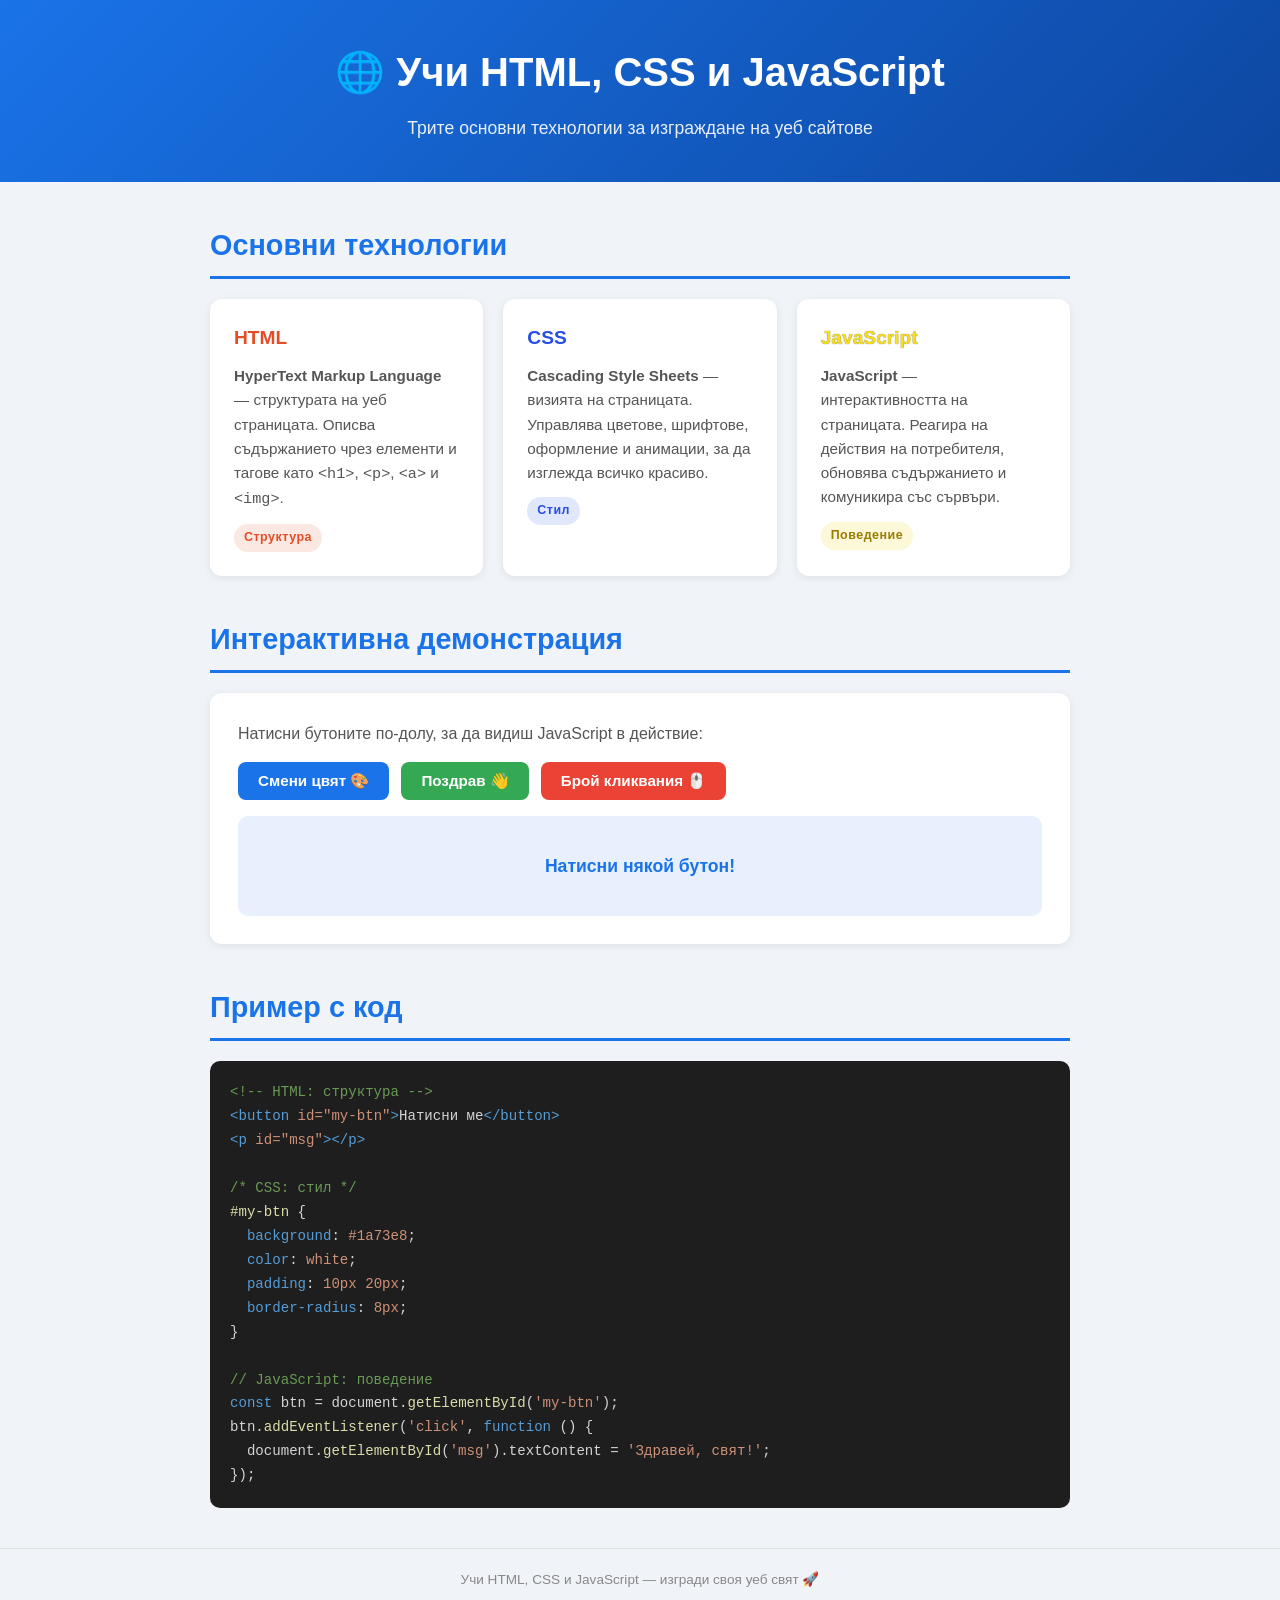
==== index.html @ 66310126 "Add HTML/CSS/JavaScript learning page Co-authored-by: GoliamPraz <215408012+GoliamPraz@users.noreply" ====
<!DOCTYPE html>
<html lang="bg">
<head>
  <meta charset="UTF-8" />
  <meta name="viewport" content="width=device-width, initial-scale=1.0" />
  <title>Учи HTML, CSS и JavaScript</title>
  <link rel="stylesheet" href="styles.css" />
</head>
<body>

  <header>
    <h1>🌐 Учи HTML, CSS и JavaScript</h1>
    <p>Трите основни технологии за изграждане на уеб сайтове</p>
  </header>

  <main>

    <!-- Technology cards -->
    <h2 class="section-title">Основни технологии</h2>
    <div class="cards">

      <div class="card html">
        <h3>HTML</h3>
        <p>
          <strong>HyperText Markup Language</strong> — структурата на уеб страницата.
          Описва съдържанието чрез елементи и тагове като
          <code>&lt;h1&gt;</code>, <code>&lt;p&gt;</code>, <code>&lt;a&gt;</code> и <code>&lt;img&gt;</code>.
        </p>
        <span class="tag">Структура</span>
      </div>

      <div class="card css">
        <h3>CSS</h3>
        <p>
          <strong>Cascading Style Sheets</strong> — визията на страницата.
          Управлява цветове, шрифтове, оформление и анимации,
          за да изглежда всичко красиво.
        </p>
        <span class="tag">Стил</span>
      </div>

      <div class="card js">
        <h3>JavaScript</h3>
        <p>
          <strong>JavaScript</strong> — интерактивността на страницата.
          Реагира на действия на потребителя, обновява съдържанието
          и комуникира със сървъри.
        </p>
        <span class="tag">Поведение</span>
      </div>

    </div>

    <!-- Interactive demo -->
    <h2 class="section-title">Интерактивна демонстрация</h2>
    <div class="demo">
      <p>Натисни бутоните по-долу, за да видиш JavaScript в действие:</p>
      <div class="demo-controls">
        <button id="btn-color">Смени цвят 🎨</button>
        <button id="btn-alert">Поздрав 👋</button>
        <button id="btn-count">Брой кликвания 🖱️</button>
      </div>
      <div id="demo-box">Натисни някой бутон!</div>
    </div>

    <!-- Code example -->
    <h2 class="section-title">Пример с код</h2>
    <pre><code><span class="cm">&lt;!-- HTML: структура --&gt;</span>
<span class="kw">&lt;button</span> <span class="str">id="my-btn"</span><span class="kw">&gt;</span>Натисни ме<span class="kw">&lt;/button&gt;</span>
<span class="kw">&lt;p</span> <span class="str">id="msg"</span><span class="kw">&gt;&lt;/p&gt;</span>

<span class="cm">/* CSS: стил */</span>
<span class="fn">#my-btn</span> {
  <span class="kw">background</span>: <span class="str">#1a73e8</span>;
  <span class="kw">color</span>: <span class="str">white</span>;
  <span class="kw">padding</span>: <span class="str">10px 20px</span>;
  <span class="kw">border-radius</span>: <span class="str">8px</span>;
}

<span class="cm">// JavaScript: поведение</span>
<span class="kw">const</span> btn = document.<span class="fn">getElementById</span>(<span class="str">'my-btn'</span>);
btn.<span class="fn">addEventListener</span>(<span class="str">'click'</span>, <span class="kw">function</span> () {
  document.<span class="fn">getElementById</span>(<span class="str">'msg'</span>).textContent = <span class="str">'Здравей, свят!'</span>;
});</code></pre>

  </main>

  <footer>
    <p>Учи HTML, CSS и JavaScript — изгради своя уеб свят 🚀</p>
  </footer>

  <script src="script.js"></script>
</body>
</html>
---- styles.css ----
* {
  box-sizing: border-box;
  margin: 0;
  padding: 0;
}

body {
  font-family: 'Segoe UI', Tahoma, Geneva, Verdana, sans-serif;
  background: #f0f4f8;
  color: #333;
  line-height: 1.6;
}

header {
  background: linear-gradient(135deg, #1a73e8, #0d47a1);
  color: white;
  text-align: center;
  padding: 40px 20px;
}

header h1 {
  font-size: 2.5rem;
  margin-bottom: 10px;
}

header p {
  font-size: 1.1rem;
  opacity: 0.9;
}

main {
  max-width: 900px;
  margin: 40px auto;
  padding: 0 20px;
}

.section-title {
  font-size: 1.8rem;
  margin-bottom: 20px;
  padding-bottom: 8px;
  border-bottom: 3px solid #1a73e8;
  color: #1a73e8;
}

.cards {
  display: grid;
  grid-template-columns: repeat(auto-fit, minmax(260px, 1fr));
  gap: 20px;
  margin-bottom: 40px;
}

.card {
  background: white;
  border-radius: 12px;
  padding: 24px;
  box-shadow: 0 2px 8px rgba(0, 0, 0, 0.08);
  transition: transform 0.2s, box-shadow 0.2s;
}

.card:hover {
  transform: translateY(-4px);
  box-shadow: 0 6px 16px rgba(0, 0, 0, 0.12);
}

.card h3 {
  font-size: 1.2rem;
  margin-bottom: 10px;
}

.card.html h3 { color: #e44d26; }
.card.css  h3 { color: #264de4; }
.card.js   h3 { color: #f7df1e; text-shadow: 0 0 1px #555; }

.card p {
  font-size: 0.95rem;
  color: #555;
}

.card .tag {
  display: inline-block;
  margin-top: 12px;
  padding: 4px 10px;
  border-radius: 20px;
  font-size: 0.78rem;
  font-weight: 600;
  letter-spacing: 0.5px;
}

.card.html .tag { background: #fce8e2; color: #e44d26; }
.card.css  .tag { background: #e2e8fc; color: #264de4; }
.card.js   .tag { background: #fdf8d8; color: #9a7c00; }

/* Interactive demo */
.demo {
  background: white;
  border-radius: 12px;
  padding: 28px;
  box-shadow: 0 2px 8px rgba(0, 0, 0, 0.08);
  margin-bottom: 40px;
}

.demo p {
  margin-bottom: 16px;
  color: #555;
}

.demo-controls {
  display: flex;
  flex-wrap: wrap;
  gap: 12px;
  margin-bottom: 16px;
}

.demo-controls button {
  padding: 10px 20px;
  border: none;
  border-radius: 8px;
  cursor: pointer;
  font-size: 0.95rem;
  font-weight: 600;
  transition: opacity 0.2s, transform 0.1s;
}

.demo-controls button:active {
  transform: scale(0.96);
}

#btn-color  { background: #1a73e8; color: white; }
#btn-alert  { background: #34a853; color: white; }
#btn-count  { background: #ea4335; color: white; }

.demo-controls button:hover { opacity: 0.88; }

#demo-box {
  width: 100%;
  height: 100px;
  border-radius: 10px;
  background: #e8f0fe;
  display: flex;
  align-items: center;
  justify-content: center;
  font-size: 1.1rem;
  font-weight: 600;
  color: #1a73e8;
  transition: background 0.4s, color 0.4s;
}

/* Code snippet */
pre {
  background: #1e1e1e;
  color: #d4d4d4;
  border-radius: 10px;
  padding: 20px;
  overflow-x: auto;
  font-size: 0.88rem;
  line-height: 1.7;
  margin-bottom: 40px;
}

.kw  { color: #569cd6; }
.str { color: #ce9178; }
.fn  { color: #dcdcaa; }
.cm  { color: #6a9955; }

footer {
  text-align: center;
  padding: 20px;
  font-size: 0.85rem;
  color: #888;
  border-top: 1px solid #ddd;
}
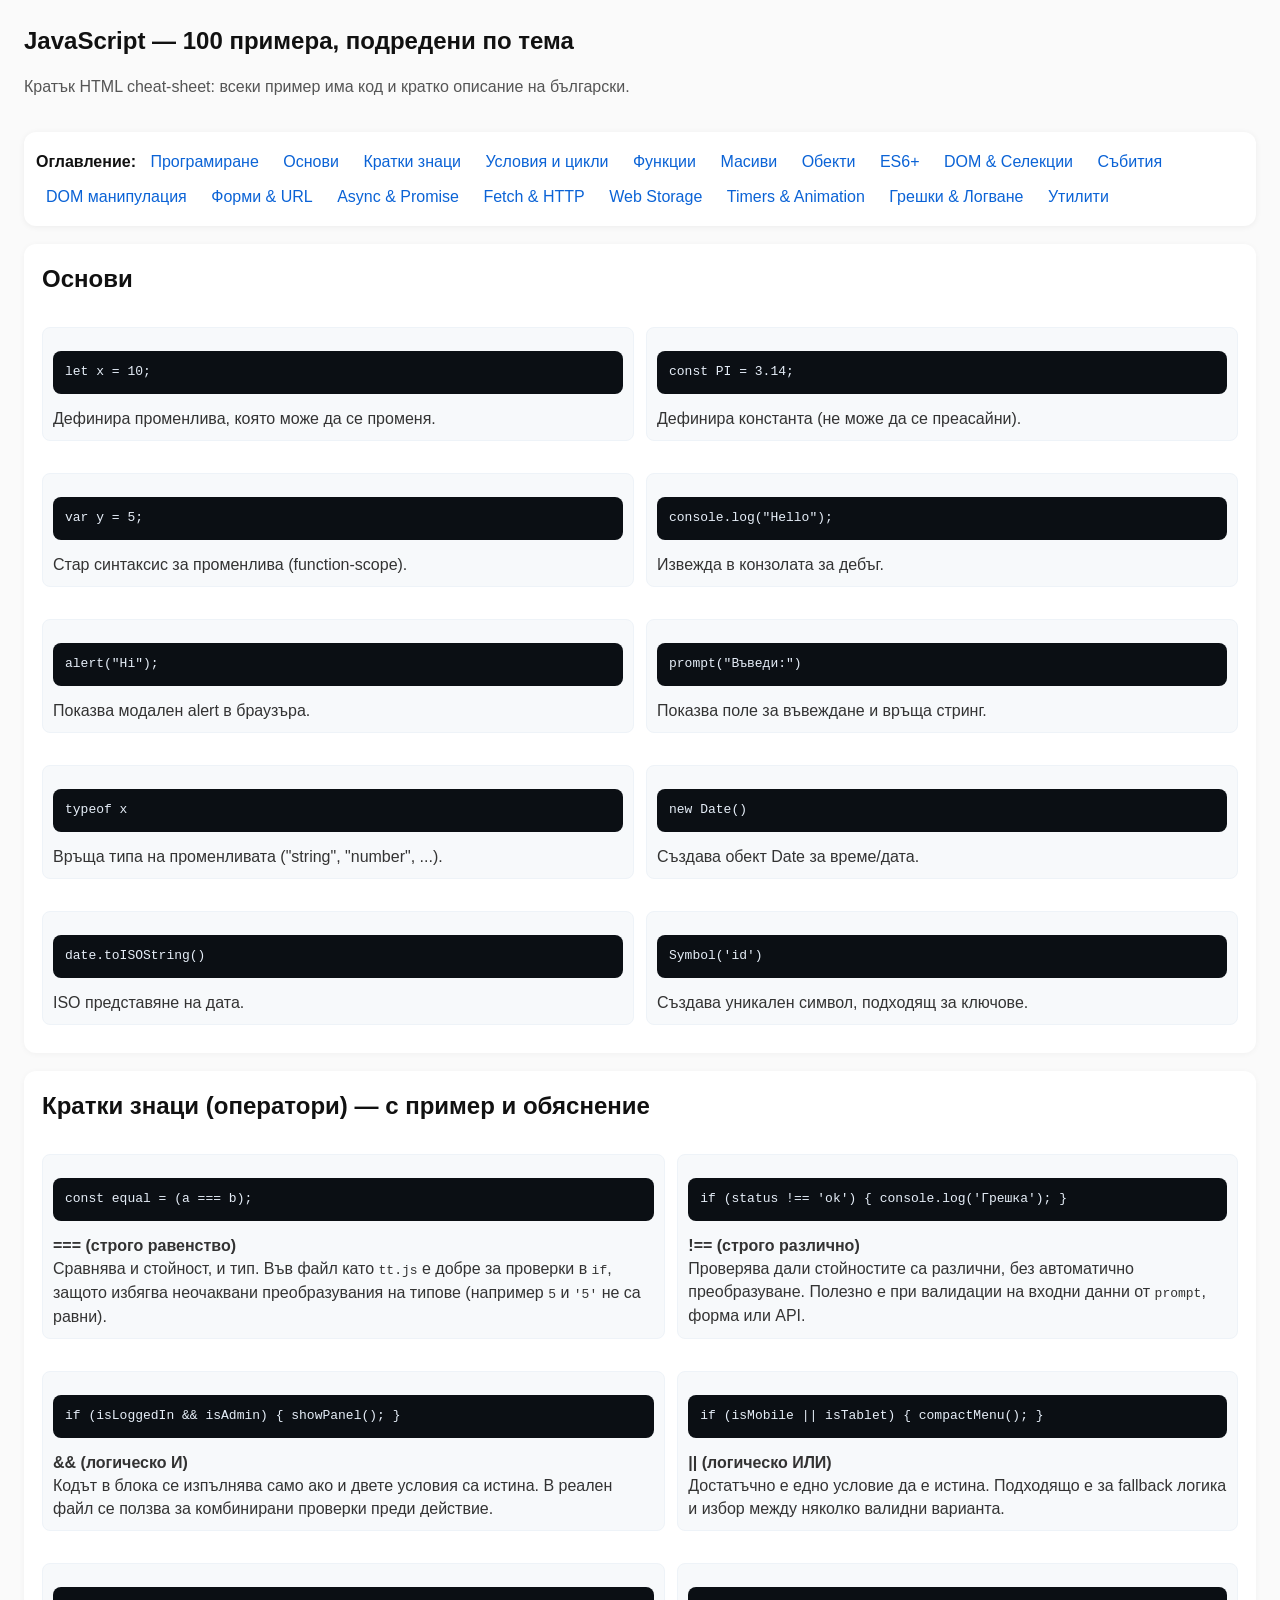
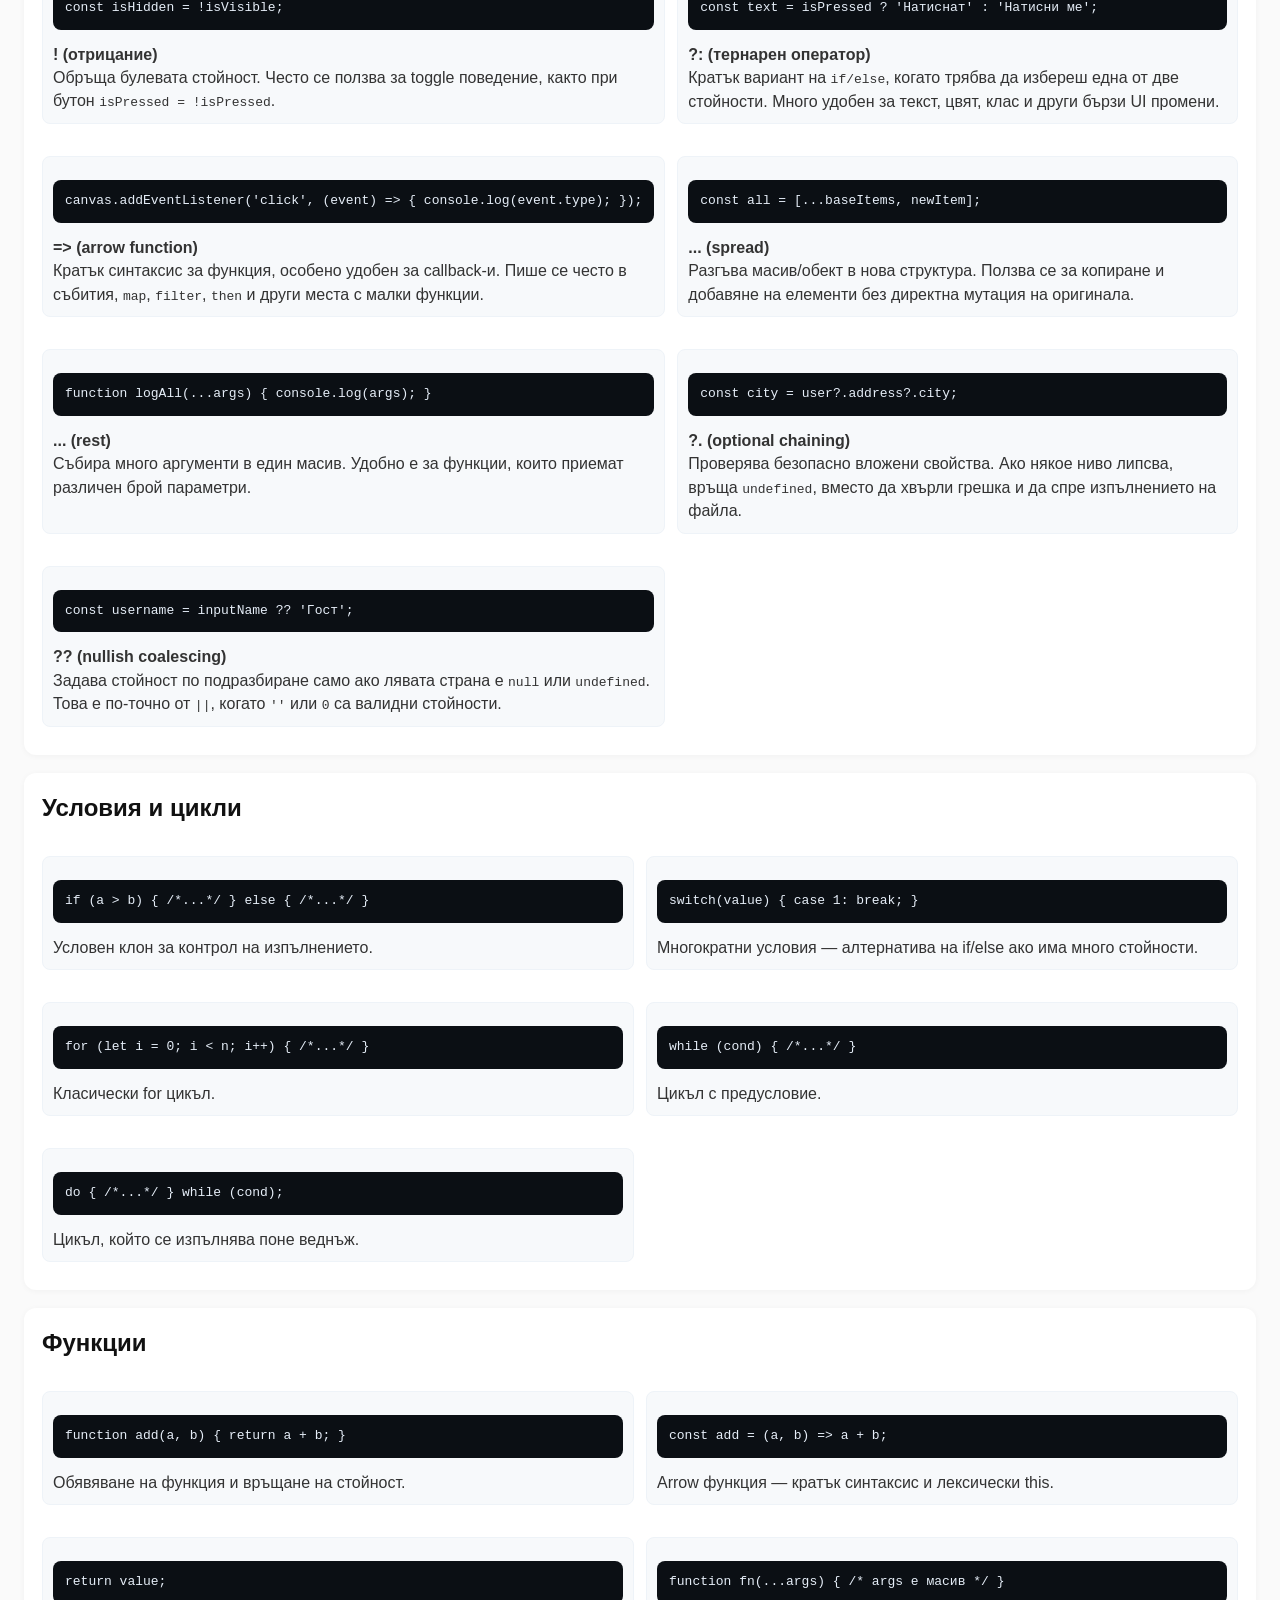
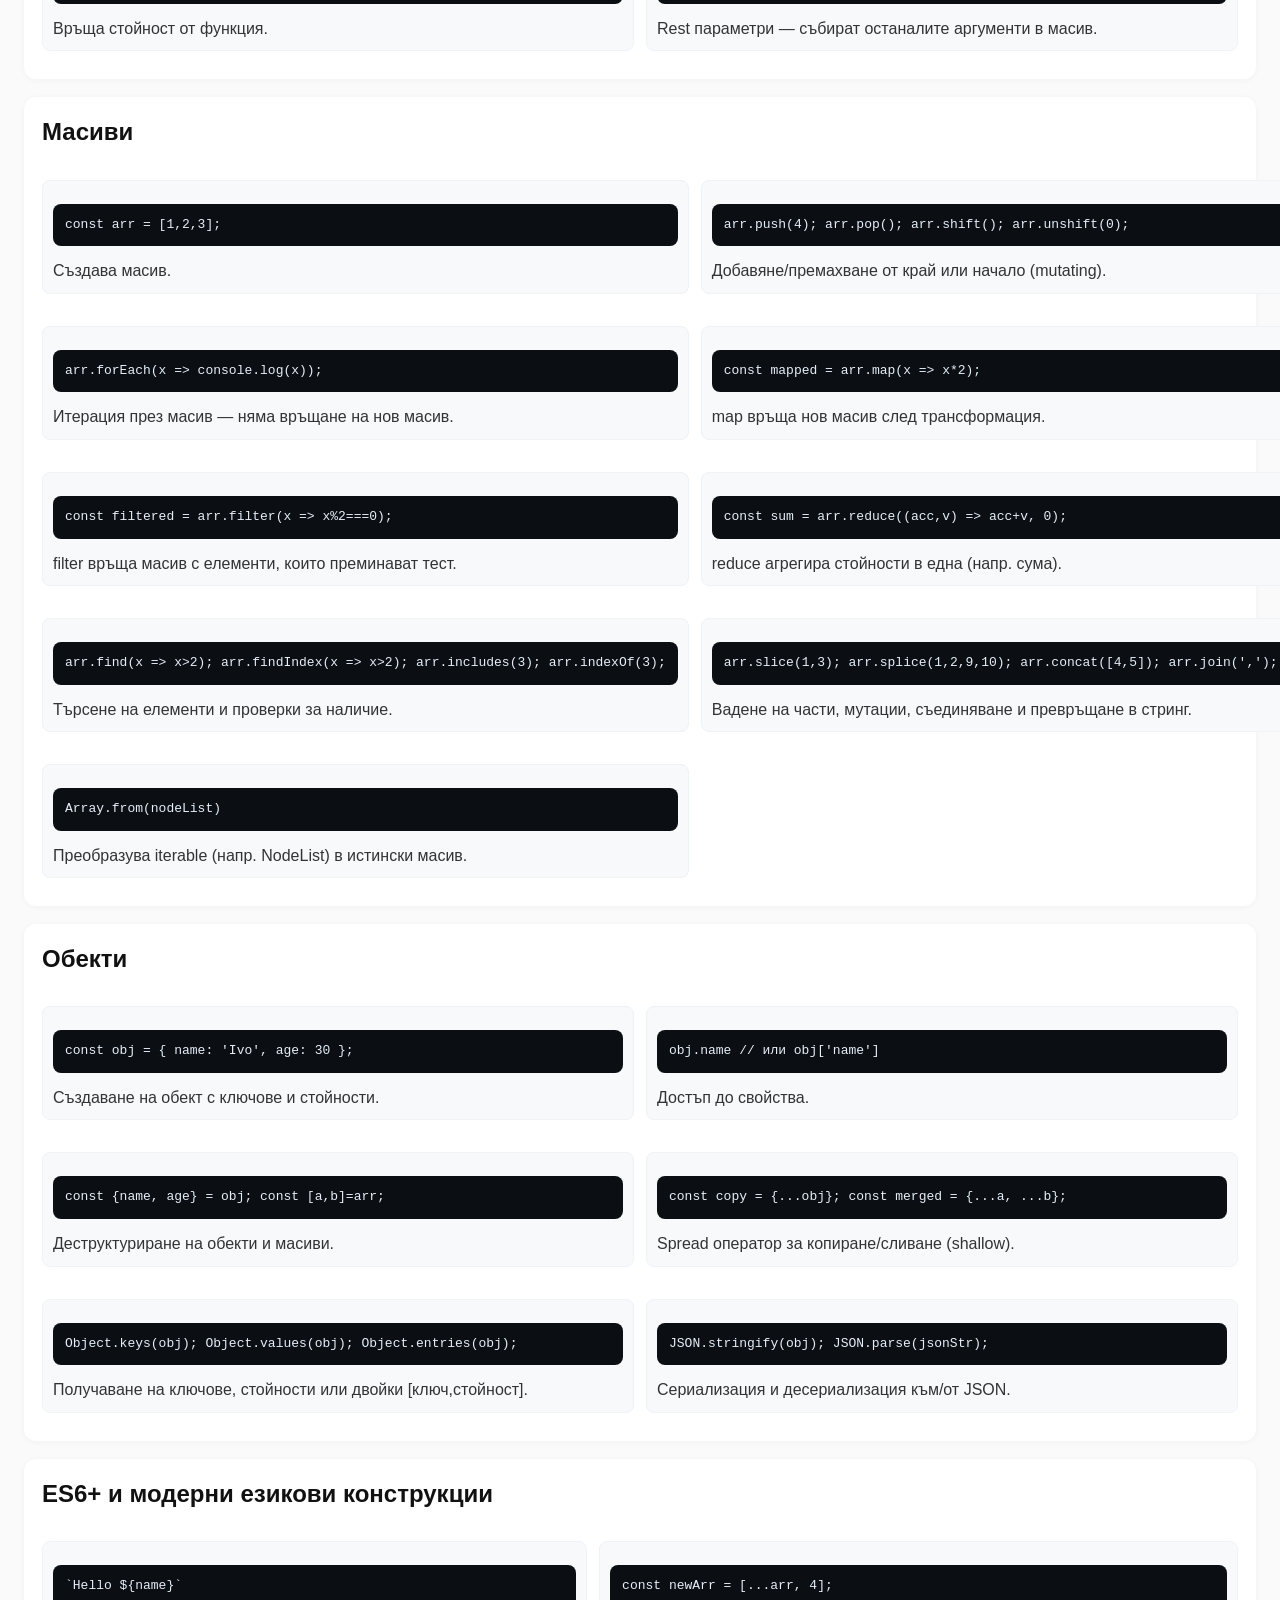
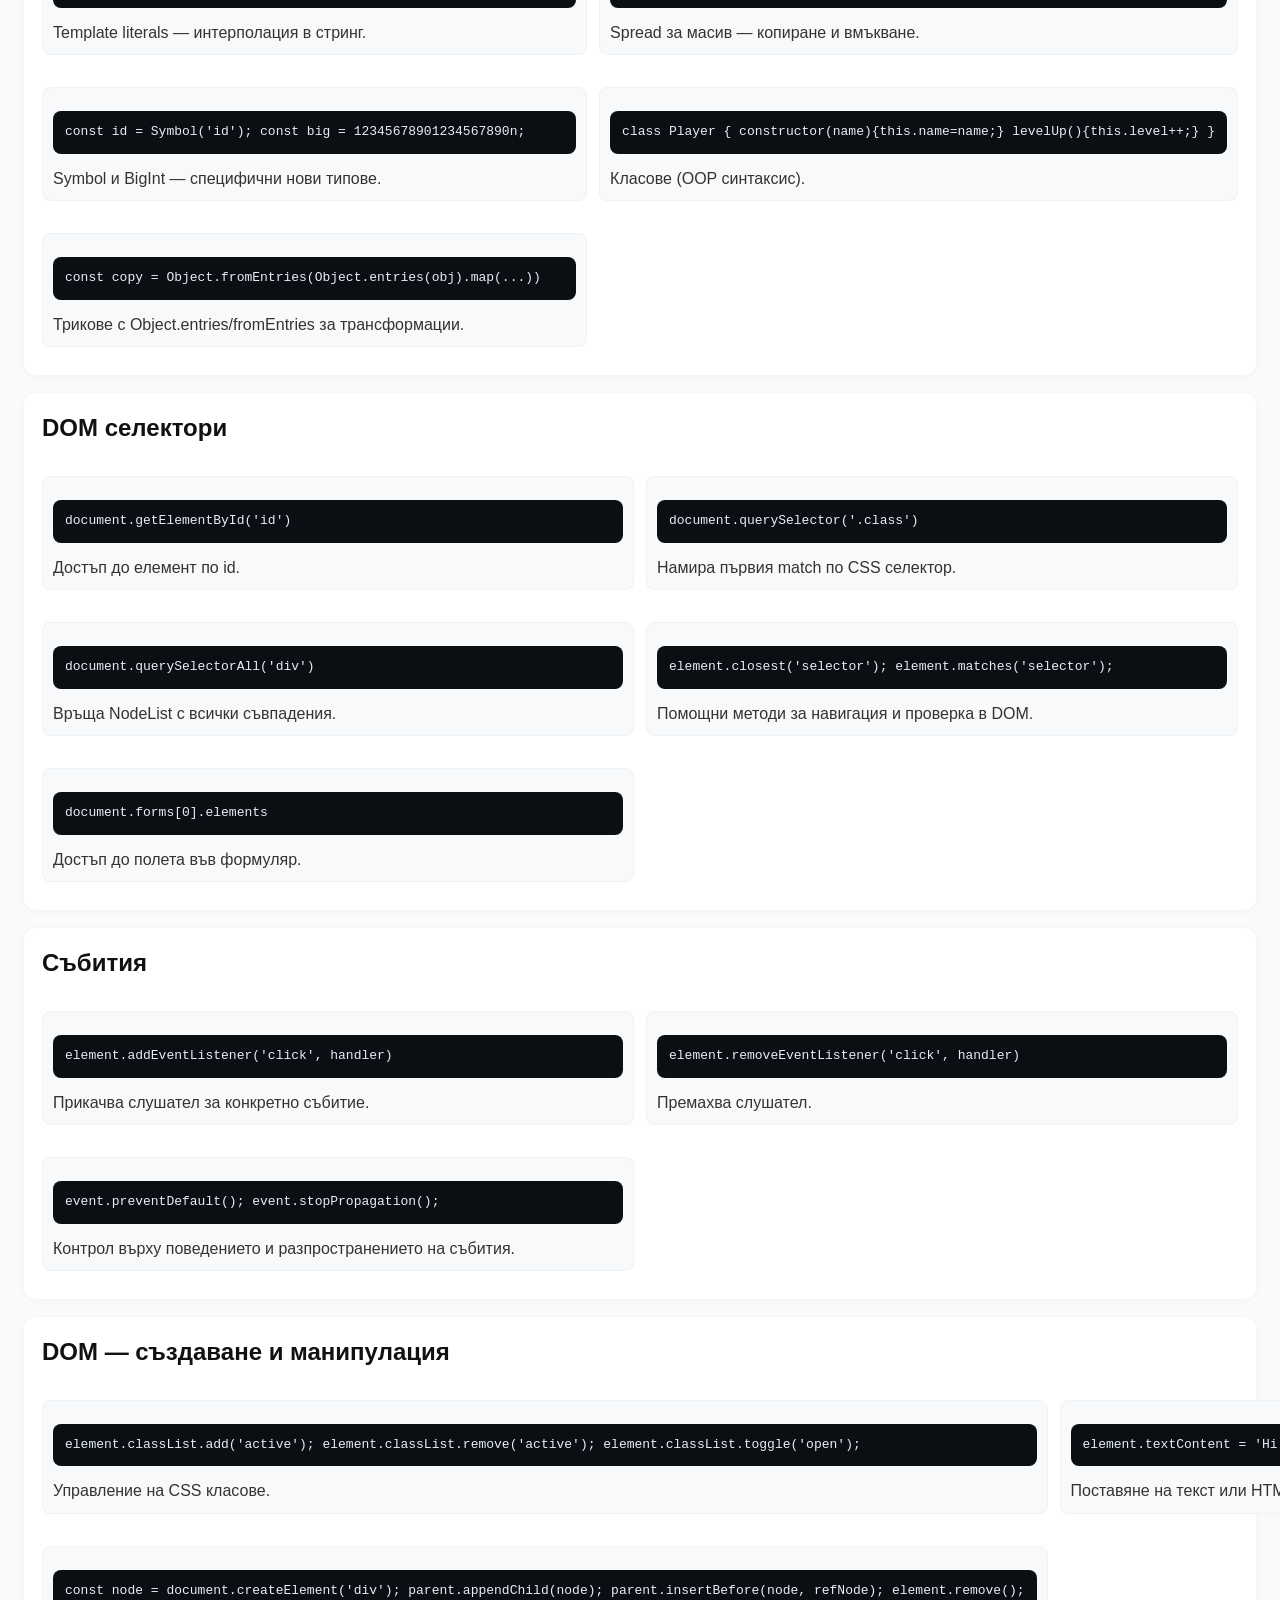
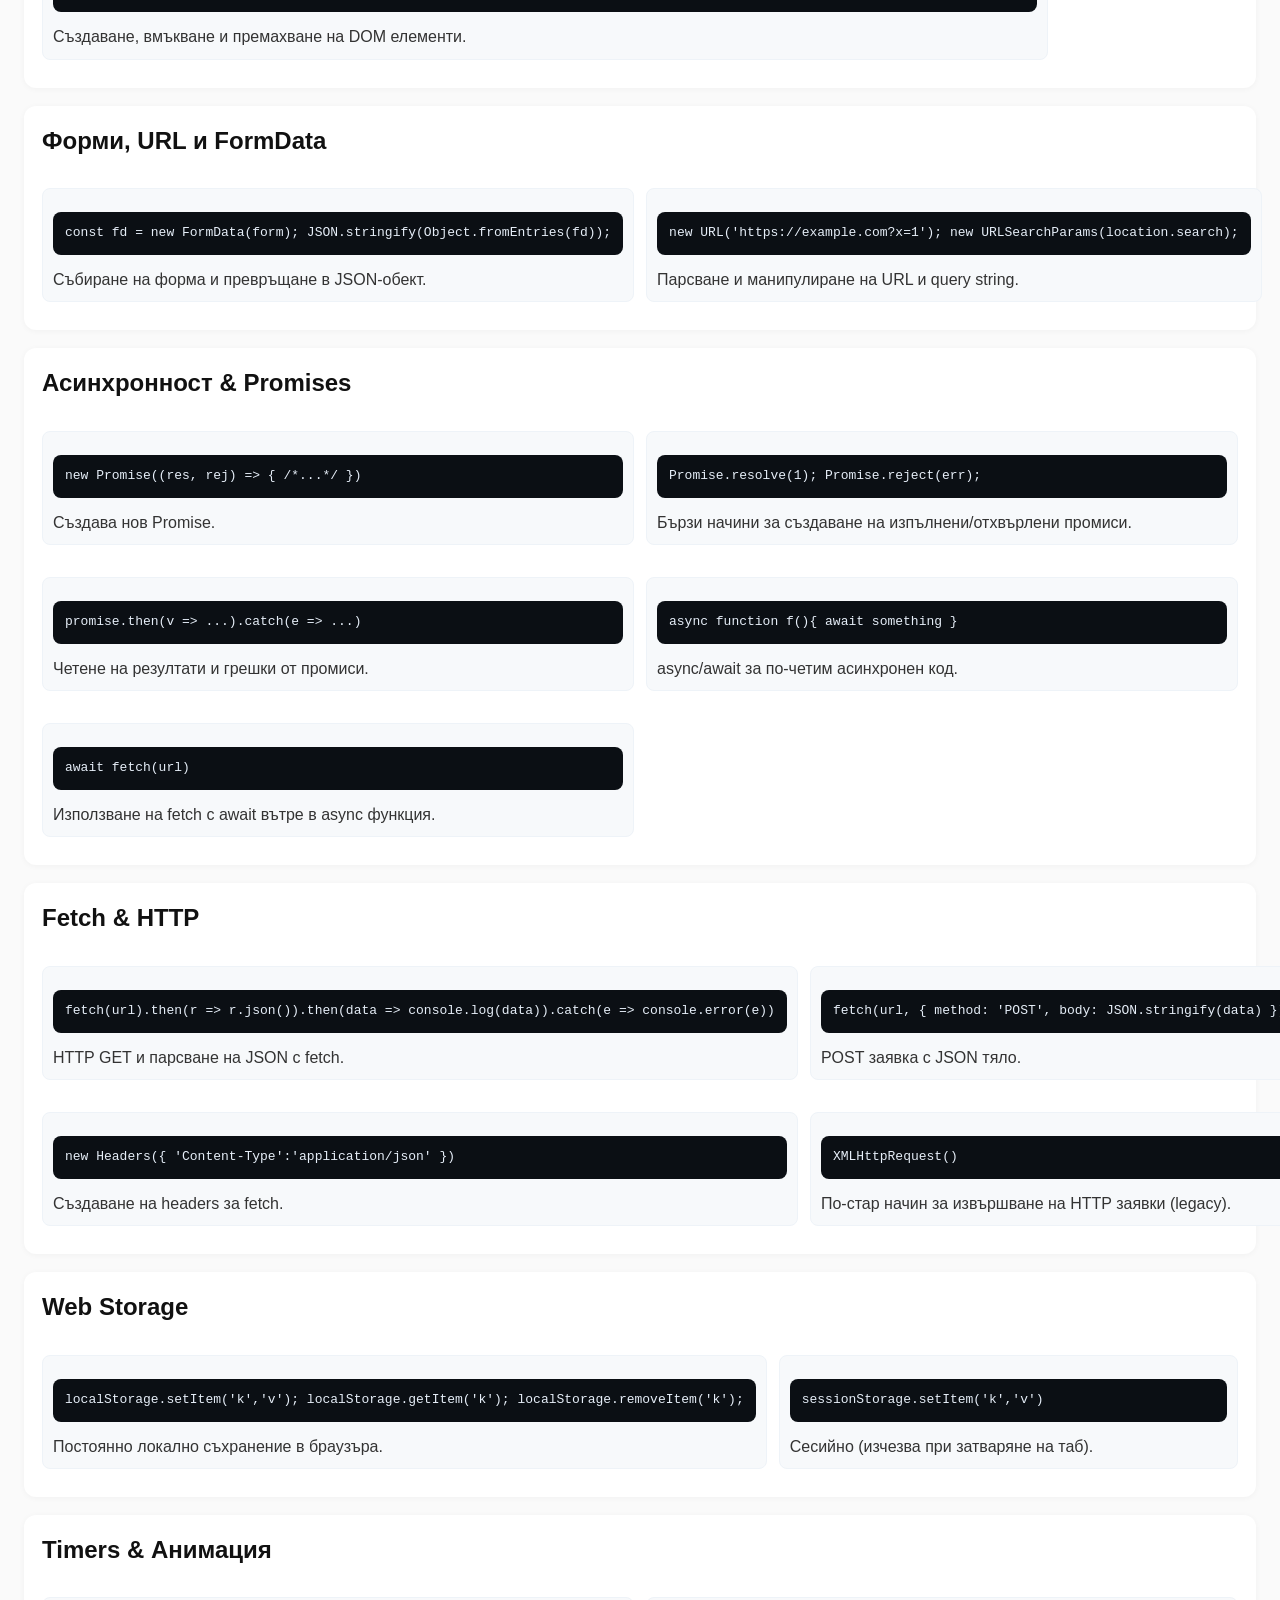
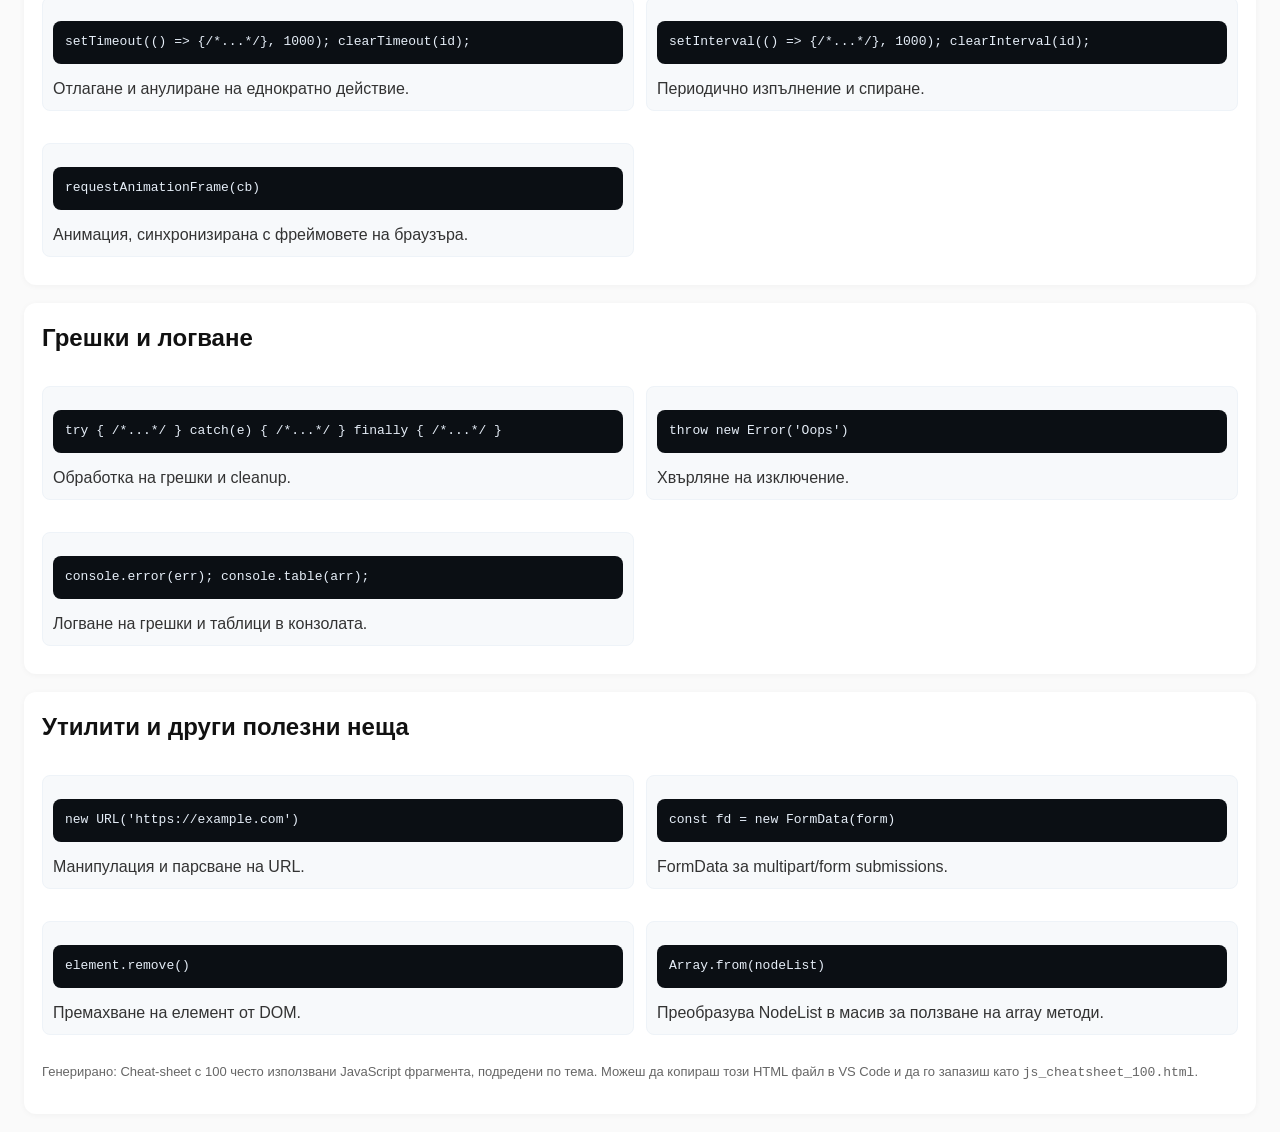
==== commit 1f77662e: "Add index redirect to 100.html" ====
--- a/index.html
+++ b/index.html
@@ -1,94 +1,16 @@
-<!DOCTYPE html>
-<html lang="bg">
+<!doctype html>
+<html lang="en">
 <head>
-  <meta charset="UTF-8" />
-  <meta name="viewport" content="width=device-width, initial-scale=1.0" />
-  <title>Учи HTML, CSS и JavaScript</title>
-  <link rel="stylesheet" href="styles.css" />
+  <meta charset="utf-8">
+  <meta name="viewport" content="width=device-width, initial-scale=1">
+  <title>Redirecting...</title>
+  <meta http-equiv="refresh" content="0; url=./100.html">
+  <link rel="canonical" href="./100.html">
+  <script>
+    window.location.replace('./100.html');
+  </script>
 </head>
 <body>
-
-  <header>
-    <h1>🌐 Учи HTML, CSS и JavaScript</h1>
-    <p>Трите основни технологии за изграждане на уеб сайтове</p>
-  </header>
-
-  <main>
-
-    <!-- Technology cards -->
-    <h2 class="section-title">Основни технологии</h2>
-    <div class="cards">
-
-      <div class="card html">
-        <h3>HTML</h3>
-        <p>
-          <strong>HyperText Markup Language</strong> — структурата на уеб страницата.
-          Описва съдържанието чрез елементи и тагове като
-          <code>&lt;h1&gt;</code>, <code>&lt;p&gt;</code>, <code>&lt;a&gt;</code> и <code>&lt;img&gt;</code>.
-        </p>
-        <span class="tag">Структура</span>
-      </div>
-
-      <div class="card css">
-        <h3>CSS</h3>
-        <p>
-          <strong>Cascading Style Sheets</strong> — визията на страницата.
-          Управлява цветове, шрифтове, оформление и анимации,
-          за да изглежда всичко красиво.
-        </p>
-        <span class="tag">Стил</span>
-      </div>
-
-      <div class="card js">
-        <h3>JavaScript</h3>
-        <p>
-          <strong>JavaScript</strong> — интерактивността на страницата.
-          Реагира на действия на потребителя, обновява съдържанието
-          и комуникира със сървъри.
-        </p>
-        <span class="tag">Поведение</span>
-      </div>
-
-    </div>
-
-    <!-- Interactive demo -->
-    <h2 class="section-title">Интерактивна демонстрация</h2>
-    <div class="demo">
-      <p>Натисни бутоните по-долу, за да видиш JavaScript в действие:</p>
-      <div class="demo-controls">
-        <button id="btn-color">Смени цвят 🎨</button>
-        <button id="btn-alert">Поздрав 👋</button>
-        <button id="btn-count">Брой кликвания 🖱️</button>
-      </div>
-      <div id="demo-box">Натисни някой бутон!</div>
-    </div>
-
-    <!-- Code example -->
-    <h2 class="section-title">Пример с код</h2>
-    <pre><code><span class="cm">&lt;!-- HTML: структура --&gt;</span>
-<span class="kw">&lt;button</span> <span class="str">id="my-btn"</span><span class="kw">&gt;</span>Натисни ме<span class="kw">&lt;/button&gt;</span>
-<span class="kw">&lt;p</span> <span class="str">id="msg"</span><span class="kw">&gt;&lt;/p&gt;</span>
-
-<span class="cm">/* CSS: стил */</span>
-<span class="fn">#my-btn</span> {
-  <span class="kw">background</span>: <span class="str">#1a73e8</span>;
-  <span class="kw">color</span>: <span class="str">white</span>;
-  <span class="kw">padding</span>: <span class="str">10px 20px</span>;
-  <span class="kw">border-radius</span>: <span class="str">8px</span>;
-}
-
-<span class="cm">// JavaScript: поведение</span>
-<span class="kw">const</span> btn = document.<span class="fn">getElementById</span>(<span class="str">'my-btn'</span>);
-btn.<span class="fn">addEventListener</span>(<span class="str">'click'</span>, <span class="kw">function</span> () {
-  document.<span class="fn">getElementById</span>(<span class="str">'msg'</span>).textContent = <span class="str">'Здравей, свят!'</span>;
-});</code></pre>
-
-  </main>
-
-  <footer>
-    <p>Учи HTML, CSS и JavaScript — изгради своя уеб свят 🚀</p>
-  </footer>
-
-  <script src="script.js"></script>
+  <p>Redirecting to <a href="./100.html">100.html</a>...</p>
 </body>
 </html>
